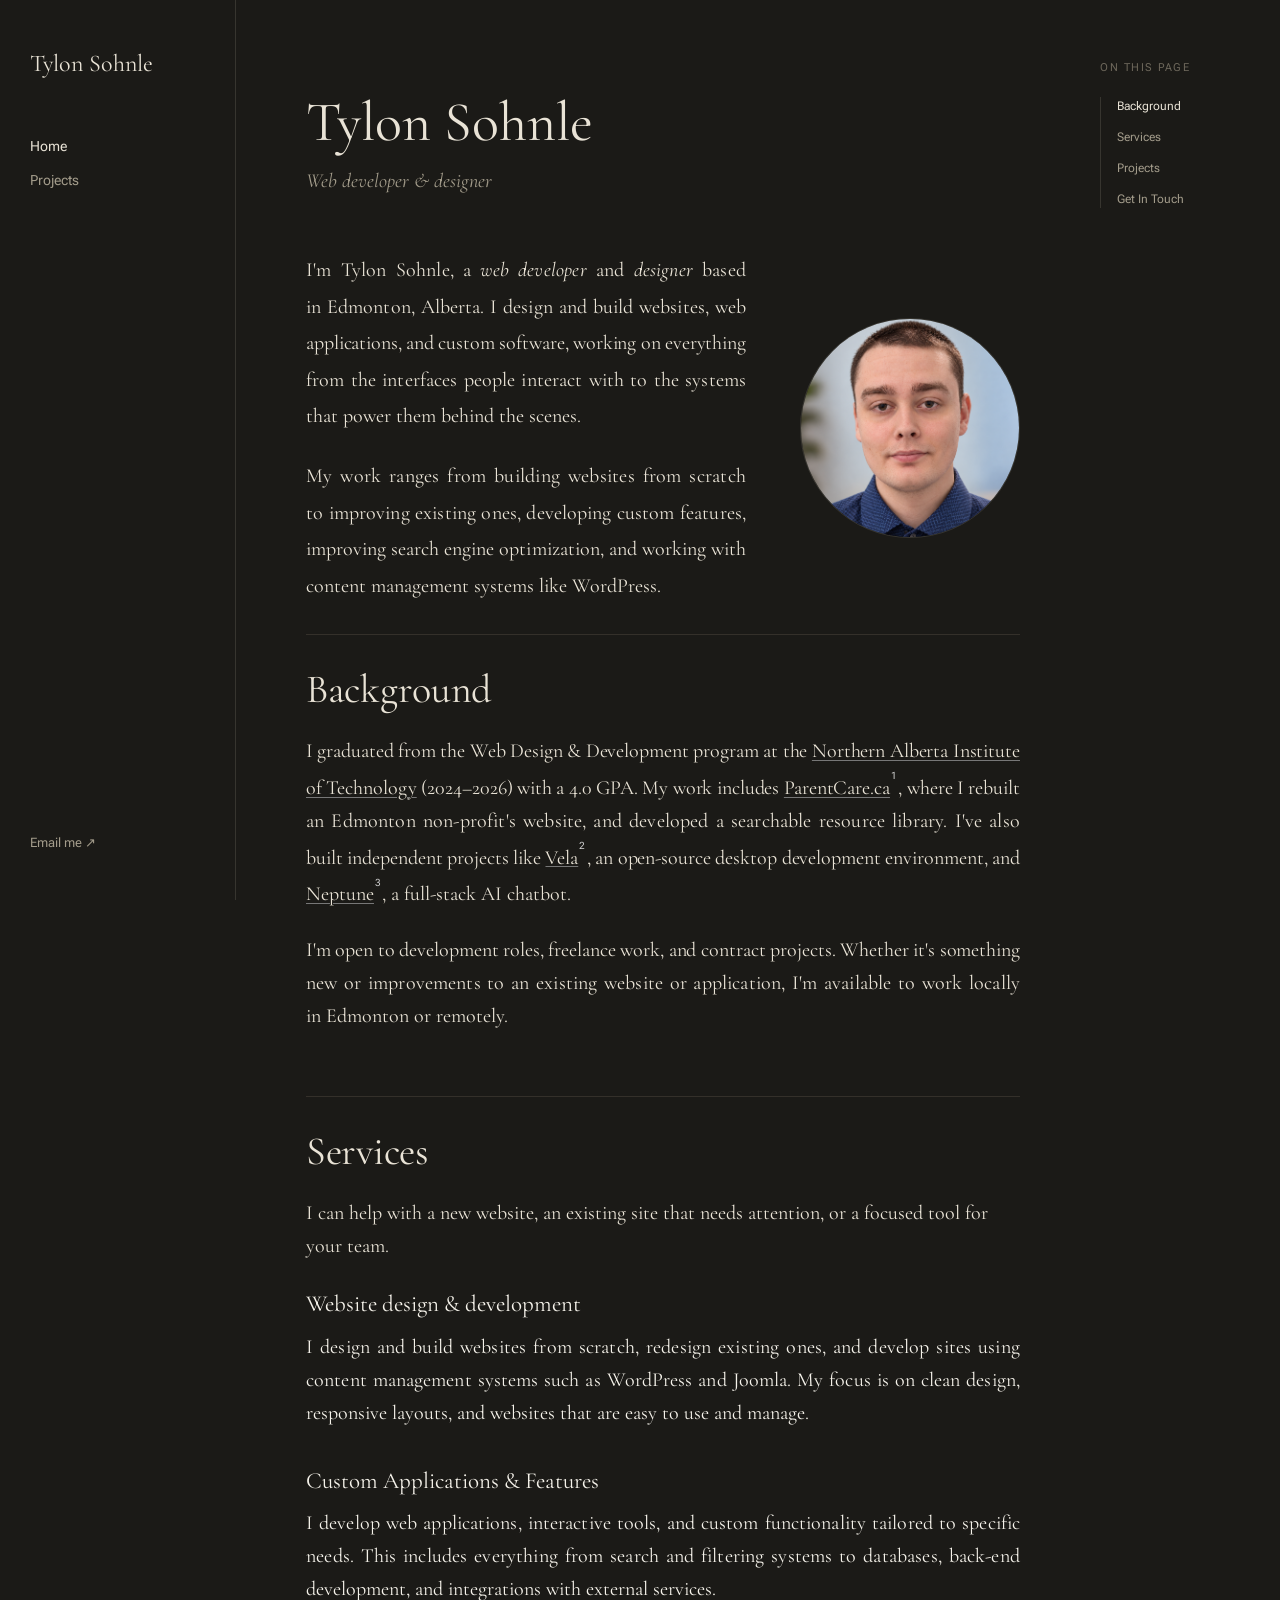
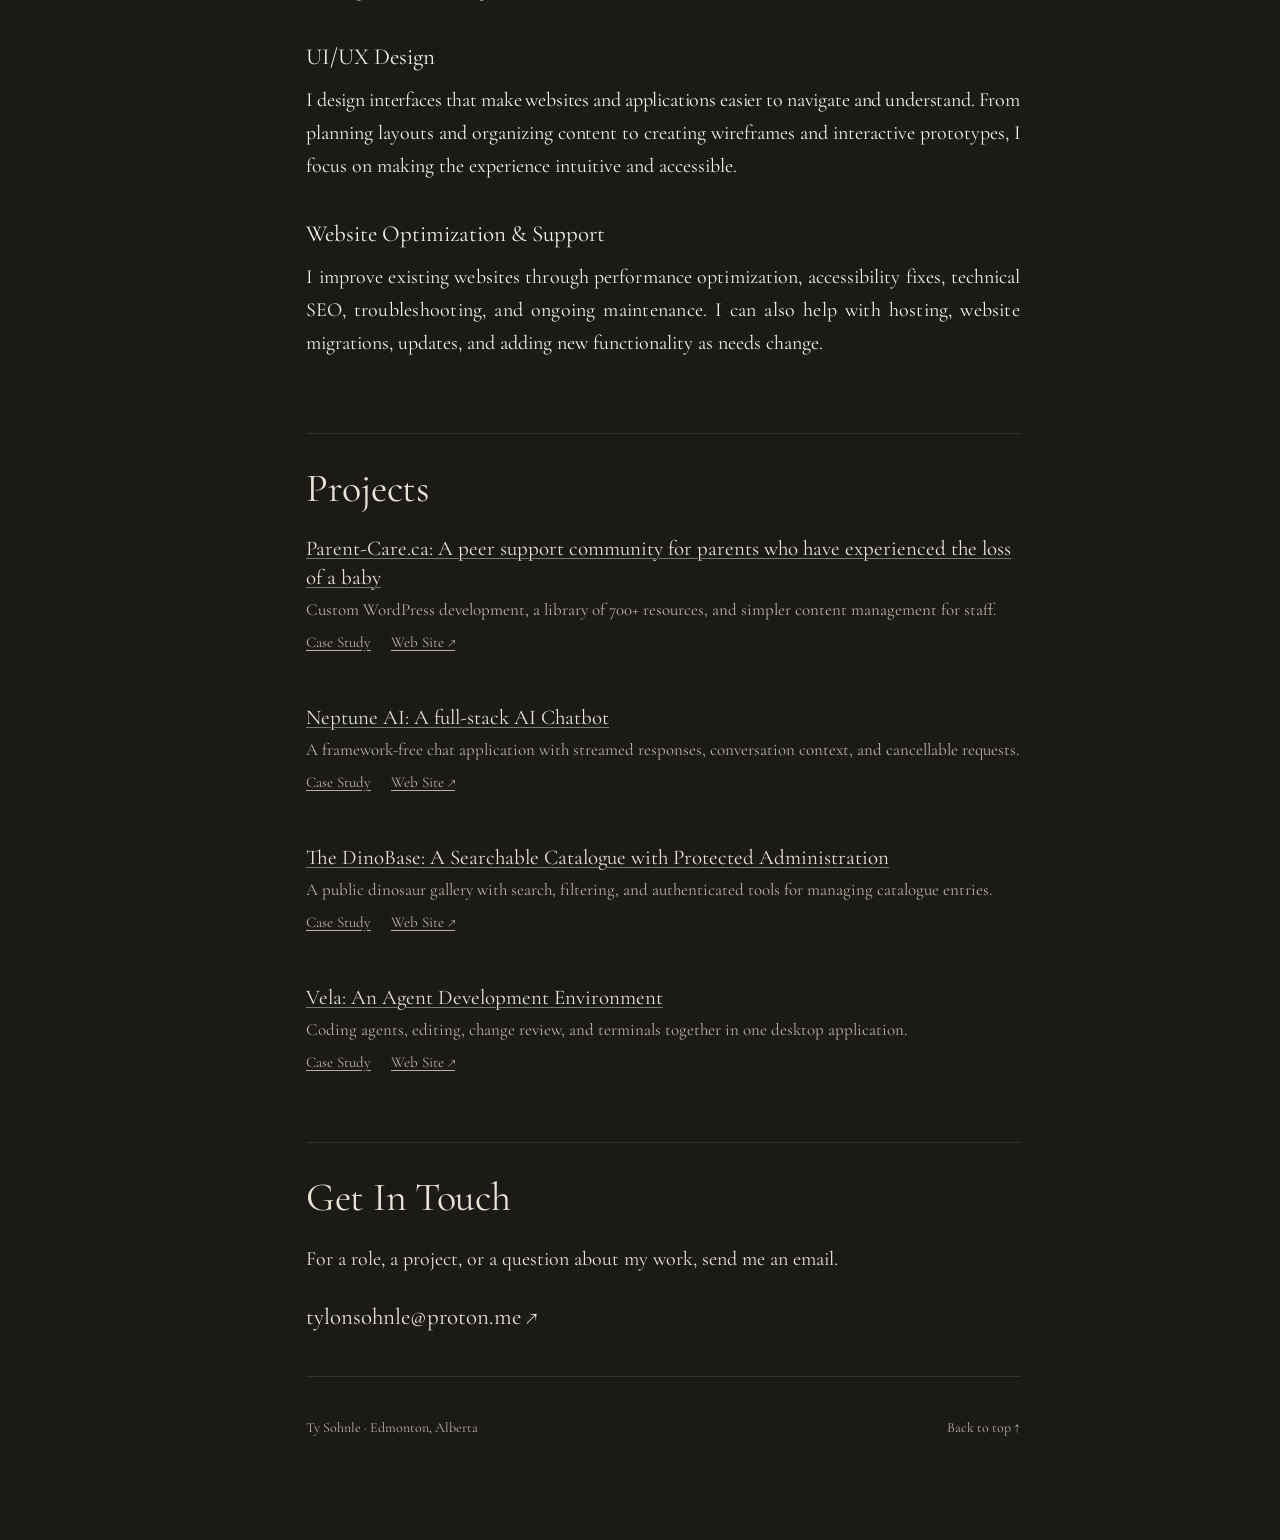
==== index.html @ f3eb32a9 "initial portfolio commit" ====
<!doctype html>
<html lang="en-CA">

<head>
  <meta charset="utf-8">
  <meta name="viewport" content="width=device-width,initial-scale=1">
  <meta name="description"
    content="Tylon Sohnle is a full-stack web developer and designer in Edmonton, Alberta, building websites, web applications, and custom software.">
  <link rel="canonical" href="https://tylonsohnle.com/">
  <title>Tylon Sohnle | Web Developer & Designer</title>
  <link rel="stylesheet" href="css/home.css?v=home12">
  <script src="js/justice.js" defer></script>
  <script src="js/justify.js" defer></script>
  <script src="js/toc.js" defer></script>
</head>

<body class="v-footnote v-footnote-panels">
  <a class="skip" href="#content">Skip to content</a>

  <aside class="sidebar">
    <a class="site-name" href="#content">Tylon Sohnle</a>
    <nav aria-label="Primary navigation">
      <a href="#content" aria-current="page">Home</a>
      <a href="projects.html">Projects</a>
    </nav>
    <a class="sidebar-contact" href="mailto:tysohnle@proton.me">Email me ↗</a>
  </aside>
  <main id="content">
    <header class="hero">
      <h1 class="serif">Tylon Sohnle</h1>
      <p class="role">Web developer &amp; designer</p>
    </header>
    <div class="intro-grid">
      <div class="body">
        <p>I'm Tylon Sohnle, a <span class="em">web developer</span> and <span class="em">designer</span>
          based in Edmonton, Alberta. I design and build websites, web applications, and custom software, working on
          everything from the interfaces people interact with to the systems that power them behind the scenes.</p>
        <p>My work ranges from building websites from scratch to improving existing ones, developing custom features,
          improving search engine optimization, and working with content management systems like WordPress.</p>
      </div>
      <figure class="intro-figure"><img src="img/ty-portrait-2026.png" alt="Tylon Sohnle" width="1254" height="1254" fetchpriority="high">
      </figure>
    </div>
    <div class="v-footnote-reference">
      <section id="background">
        <h2>Background</h2>
        <div class="section-body">
          <p>I graduated from the Web Design &amp; Development program at the <a href="https://www.nait.ca/nait/home"
              target="_blank" rel="noopener">Northern Alberta Institute of Technology</a> (2024–2026) with a 4.0 GPA. My
            work includes <a href="https://parent-care.ca/">ParentCare.ca</a><sup class="fn"><a href="#n1">1</a></sup>,
            where I rebuilt an Edmonton non-profit's website, and developed a searchable resource library. I've also
            built independent projects like <a
              href="https://github.com/Tsohnle95/Vela">Vela</a><sup class="fn"><a href="#n4">2</a></sup>, an
            open-source desktop development environment, and <a
              href="https://github.com/Tsohnle95/Neptune-AI-Chatbot">Neptune</a><sup class="fn"><a href="#n2">3</a></sup>,
            a full-stack AI chatbot.</p>
          <p>I'm open to development roles, freelance work, and contract projects. Whether it's something new or
            improvements to an existing website or application, I'm available to work locally in Edmonton or remotely.
          </p>
        </div>
      </section>
      <section id="services">
        <h2>Services</h2>
        <div class="section-body">
          <p>I can help with a new website, an existing site that needs attention, or a focused tool for your team.</p>
          <div class="service-line">
            <b>Website design &amp; development</b><span>I design and build websites from scratch, redesign existing ones, and develop sites using content management systems such as WordPress and Joomla. My focus is on clean design, responsive layouts, and websites that are easy to use and manage.</span>
          </div>
          <div class="service-line">
            <b>Custom Applications &amp; Features</b><span>I develop web applications, interactive tools, and custom functionality tailored to specific needs. This includes everything from search and filtering systems to databases, back-end development, and integrations with external services.</span>
          </div>
          <div class="service-line">
            <b>UI/UX Design</b><span>I design interfaces that make websites and applications easier to navigate and understand. From planning layouts and organizing content to creating wireframes and interactive prototypes, I focus on making the experience intuitive and accessible.</span>
          </div>
          <div class="service-line">
            <b>Website Optimization &amp; Support</b><span>I improve existing websites through performance optimization, accessibility fixes, technical SEO, troubleshooting, and ongoing maintenance. I can also help with hosting, website migrations, updates, and adding new functionality as needs change.</span>
          </div>
        </div>
      </section>
      <section id="projects">
        <h2>Projects</h2>
        <div class="section-body">
          <article class="project" id="n1">
            <h3><a href="project-studies-ember/parentcare.html">Parent-Care.ca: A peer support community for parents who have
                experienced the loss of a baby</a></h3>
            <p>Custom WordPress development, a library of 700+ resources, and simpler content management for staff.</p>
            <p class="links"><a href="project-studies-ember/parentcare.html">Case Study</a><a href="https://parent-care.ca/"
                target="_blank" rel="noopener">Web Site ↗</a></p>
          </article>
          <article class="project" id="n2">
            <h3><a href="project-studies-ember/neptune.html">Neptune AI: A full-stack AI Chatbot</a></h3>
            <p>A framework-free chat application with streamed responses, conversation context, and cancellable
              requests.</p>
            <p class="links"><a href="project-studies-ember/neptune.html">Case Study</a><a
                href="https://tsohnle95.github.io/Neptune-AI-Chatbot/" target="_blank" rel="noopener">Web Site ↗</a></p>
          </article>
          <article class="project" id="n3">
            <h3><a href="project-studies-ember/dinobase.html">The DinoBase: A Searchable Catalogue with Protected
                Administration</a></h3>
            <p>A public dinosaur gallery with search, filtering, and authenticated tools for managing catalogue entries.
            </p>
            <p class="links"><a href="project-studies-ember/dinobase.html">Case Study</a><a
                href="https://github.com/Tsohnle95/The-DinoBase" target="_blank" rel="noopener">Web Site ↗</a></p>
          </article>
          <article class="project" id="n4">
            <h3><a href="project-studies-ember/vela.html">Vela: An Agent Development Environment</a></h3>
            <p>Coding agents, editing, change review, and terminals together in one desktop application.</p>
            <p class="links"><a href="project-studies-ember/vela.html">Case Study</a><a
                href="https://github.com/Tsohnle95/Vela" target="_blank" rel="noopener">Web Site ↗</a></p>
          </article>
        </div>
      </section>
      <section id="contact">
        <h2>Get In Touch</h2>
        <div class="section-body">
          <p>For a role, a project, or a question about my work, send me an email.</p><a class="mail"
            href="mailto:tysohnle@proton.me">tylonsohnle@proton.me ↗</a>
        </div>
      </section>
      <footer class="site-footer">
        <span>Ty Sohnle · Edmonton, Alberta</span>
        <a href="#content">Back to top ↑</a>
      </footer>
    </div>
  </main>
  <aside class="toc">
    <span>On this page</span>
    <nav aria-label="On this page">
      <a href="#background">Background</a>
      <a href="#services">Services</a>
      <a href="#projects">Projects</a>
      <a href="#contact">Get In Touch</a>
    </nav>
  </aside>
</body>

</html>
---- css/home.css ----
@font-face {
  font-family: Flex;
  src: url("../img/fonts/roboto-flex.ttf") format("truetype");
  font-weight: 100 1000;
  font-style: normal;
  font-display: swap;
}

:root {
  --bg: #1b1a17;
  --bg2: #201f1b;
  --fg: #e9e3d6;
  --muted: #a39c8b;
  --faint: #6d675b;
  --line: #37352f;
  --rule: #292723;
  --brass: #cfcfcf;
  --brass-dim: #777777;
  --rubric: #b06a4e;
  --ink: #131210;
  --serif: Georgia, "Iowan Old Style", "Times New Roman", serif;
  --sans: Flex, Arial, sans-serif;
  --mono: ui-monospace, SFMono-Regular, Menlo, Consolas, monospace;
}

* { box-sizing: border-box; }

html { scroll-behavior: smooth; scroll-padding-top: 48px; }

body {
  margin: 0;
  background: var(--bg);
  color: var(--fg);
  font: 17px/1.7 var(--sans);
  -webkit-font-smoothing: antialiased;
  text-rendering: optimizeLegibility;
}

a { color: inherit; text-decoration: none; }
a:hover { color: var(--brass); }
p { margin: 0 0 1.2em; }
h1, h2, h3 { margin: 0; font-weight: 400; line-height: 1.15; }
.serif { font-family: var(--serif); }
.mono { font-family: var(--mono); }
.em { color: var(--fg); font-style: italic; }

.meta {
  font-family: var(--sans);
  font-size: 10px;
  font-weight: 500;
  letter-spacing: .2em;
  text-transform: uppercase;
  color: var(--muted);
}

.role { font-family: var(--serif); font-style: italic; color: var(--muted); }

.links {
  display: flex;
  flex-wrap: wrap;
  gap: 20px;
  font-family: var(--sans);
  font-size: 11px;
  letter-spacing: .14em;
  text-transform: uppercase;
}
.links a { border-bottom: 1px solid var(--line); padding-bottom: 2px; }
.links a:hover { border-color: var(--brass); }

.skip {
  position: fixed;
  top: -60px;
  left: 16px;
  z-index: 50;
  background: var(--brass);
  color: var(--ink);
  padding: 8px 14px;
}
.skip:focus { top: 12px; }

/* Justice — per-line justified text (rendered by js/justify.js) */
just-line { display: block; }
just-inner { display: inline-block; white-space: nowrap; }
[data-justified] { text-align: left; }

@media (prefers-reduced-motion: reduce) { html { scroll-behavior: auto; } }

/* ==========================================================================
   01 — Monograph
   Numbered chapters in the left margin, drop cap, critical-apparatus feel.
   ========================================================================== */
.v-monograph .masthead {
  display: flex;
  justify-content: space-between;
  align-items: baseline;
  gap: 20px;
  padding: 22px clamp(24px, 6vw, 90px);
  border-bottom: 1px solid var(--line);
}
.v-monograph .masthead b { font-family: var(--serif); font-size: 17px; font-weight: 400; }
.v-monograph .masthead .role { font-size: 15px; }
.v-monograph main { max-width: 960px; padding: 66px clamp(24px, 6vw, 90px) 90px; }
.v-monograph .title-block { max-width: 640px; padding-bottom: 54px; }
.v-monograph .title-block h1 {
  font-family: var(--serif);
  font-size: clamp(42px, 5vw, 66px);
  letter-spacing: -.01em;
  margin: 16px 0 12px;
}
.v-monograph .title-block .role { font-size: 22px; }
.v-monograph .chapter {
  display: grid;
  grid-template-columns: 92px minmax(0, 1fr);
  gap: 36px;
  padding: 52px 0;
  border-top: 1px solid var(--rule);
}
.v-monograph .chapter::before {
  content: attr(data-num);
  font-family: var(--serif);
  font-style: italic;
  font-size: 22px;
  color: var(--faint);
  padding-top: 2px;
}
.v-monograph .chapter-body { max-width: 640px; }
.v-monograph .chapter h2 {
  font-family: var(--serif);
  font-size: 25px;
  font-variant: small-caps;
  letter-spacing: .03em;
  margin: 0 0 22px;
}
.v-monograph .chapter-body p { font-family: var(--serif); font-size: 20px; line-height: 1.75; }
.v-monograph .entry { max-width: 660px; padding: 22px 0; border-top: 1px solid var(--rule); }
.v-monograph .entry:first-of-type { border-top: 0; padding-top: 0; }
.v-monograph .entry h3 { font-family: var(--serif); font-size: 22px; line-height: 1.35; margin: 0 0 8px; }
.v-monograph .entry p { font-family: var(--serif); font-size: 18px; color: var(--muted); margin: 0 0 12px; }
.v-monograph .services .row {
  display: grid;
  grid-template-columns: 205px 1fr;
  gap: 24px;
  padding: 18px 0;
  border-top: 1px solid var(--rule);
  font-family: var(--serif);
  font-size: 17px;
}
.v-monograph .services .row b { font-weight: 400; font-variant: small-caps; letter-spacing: .03em; }
.v-monograph .services .row span { color: var(--muted); }
.v-monograph footer { max-width: 640px; padding-top: 52px; border-top: 1px solid var(--rule); }
.v-monograph footer h2 { font-family: var(--serif); font-size: 25px; font-variant: small-caps; margin: 12px 0 16px; }
.v-monograph footer .mail { font-family: var(--serif); font-size: 20px; color: var(--brass); border-bottom: 1px solid var(--brass-dim); padding-bottom: 3px; }

/* ==========================================================================
   02 — Journal
   Masthead, numbered sections, APA-style hanging reference list.
   ========================================================================== */
.v-journal main { max-width: 900px; padding: 60px clamp(24px, 6vw, 90px) 100px; counter-reset: jsec; }
.v-journal .jhead { border-bottom: 2px solid var(--fg); padding-bottom: 20px; }
.v-journal .jhead h1 { font-family: var(--serif); font-size: clamp(38px, 4.6vw, 58px); margin: 14px 0 8px; }
.v-journal .jhead .role { font-size: 20px; }
.v-journal .jsub {
  display: flex;
  justify-content: space-between;
  gap: 16px;
  border-bottom: 1px solid var(--line);
  padding: 11px 0;
  font-family: var(--mono);
  font-size: 11px;
  letter-spacing: .08em;
  text-transform: uppercase;
  color: var(--muted);
}
.v-journal .lead { padding: 34px 0 6px; }
.v-journal .lead p { font-family: var(--serif); font-size: 20px; line-height: 1.78; max-width: 700px; }
.v-journal section { padding: 40px 0; border-top: 1px solid var(--rule); counter-increment: jsec; }
.v-journal section h2 {
  font-family: var(--serif);
  font-size: 24px;
  font-variant: small-caps;
  letter-spacing: .03em;
  margin: 0 0 22px;
}
.v-journal section h2::before {
  content: counter(jsec) ".  ";
  font-family: var(--mono);
  font-size: .68em;
  color: var(--brass);
  vertical-align: 2px;
  letter-spacing: .04em;
  font-variant: normal;
}
.v-journal .ref { max-width: 720px; margin: 0 0 22px; padding-left: 2.4em; text-indent: -2.4em; font-family: var(--serif); font-size: 18px; line-height: 1.7; }
.v-journal .ref h3 { font-size: 19px; font-weight: 400; line-height: 1.45; margin: 0; }
.v-journal .ref .note { display: block; color: var(--muted); }
.v-journal .ref .links { margin-top: 10px; text-indent: 0; }
.v-journal .service-line { display: grid; grid-template-columns: 210px 1fr; gap: 24px; padding: 16px 0; border-top: 1px solid var(--rule); font-family: var(--serif); font-size: 17px; }
.v-journal .service-line b { font-weight: 400; font-variant: small-caps; }
.v-journal .service-line span { color: var(--muted); }
.v-journal footer { padding: 44px 0 0; border-top: 1px solid var(--line); }
.v-journal footer h2 { font-family: var(--serif); font-size: 24px; font-variant: small-caps; margin: 10px 0 14px; }
.v-journal footer .mail { font-family: var(--serif); font-size: 20px; color: var(--brass); }

/* ==========================================================================
   03 — Marginalia
   Narrow text column with a wide right margin carrying glosses and links.
   ========================================================================== */
.v-marginalia main { max-width: 1060px; padding: 74px clamp(24px, 5vw, 70px) 100px; }
.v-marginalia .hero { max-width: 640px; padding-bottom: 34px; }
.v-marginalia .hero h1 { font-family: var(--serif); font-size: clamp(36px, 4.2vw, 54px); margin: 14px 0 10px; }
.v-marginalia .hero .role { font-size: 20px; margin-bottom: 24px; }
.v-marginalia .hero p { font-family: var(--serif); font-size: 20px; line-height: 1.78; }
.v-marginalia .spread {
  display: grid;
  grid-template-columns: minmax(0, 1fr) 240px;
  gap: 56px;
  padding: 44px 0;
  border-top: 1px solid var(--rule);
}
.v-marginalia .main-col { max-width: 600px; }
.v-marginalia .main-col h2 { font-family: var(--serif); font-size: 25px; font-variant: small-caps; letter-spacing: .03em; margin: 0 0 18px; }
.v-marginalia .main-col h3 { font-family: var(--serif); font-size: 21px; line-height: 1.4; margin: 0 0 8px; }
.v-marginalia .main-col p { font-family: var(--serif); font-size: 18px; line-height: 1.75; color: var(--muted); }
.v-marginalia .margin-col { padding-top: 4px; }
.v-marginalia .margin-col .label {
  display: block;
  font-family: var(--mono);
  font-size: 10px;
  letter-spacing: .16em;
  text-transform: uppercase;
  color: var(--faint);
  margin-bottom: 12px;
}
.v-marginalia .margin-col a {
  display: block;
  font-family: var(--sans);
  font-size: 11px;
  letter-spacing: .1em;
  text-transform: uppercase;
  border-bottom: 1px solid var(--line);
  padding: 7px 0;
}
.v-marginalia .margin-col a:hover { border-color: var(--brass); }

/* ==========================================================================
   04 — Index
   A back-of-book index: terms with leader dots and folio marks.
   ========================================================================== */
.v-index main { max-width: 880px; padding: 74px clamp(24px, 6vw, 90px) 100px; }
.v-index h1 { font-family: var(--serif); font-size: clamp(38px, 4.6vw, 58px); margin: 0 0 6px; }
.v-index .sub { font-family: var(--serif); font-style: italic; color: var(--muted); font-size: 21px; padding-bottom: 32px; border-bottom: 2px solid var(--fg); }
.v-index .index { margin: 26px 0 46px; }
.v-index .row { display: flex; align-items: baseline; gap: 12px; padding: 12px 0; border-bottom: 1px solid var(--rule); }
.v-index .row .term { font-family: var(--serif); font-size: 20px; white-space: nowrap; }
.v-index .row .leader { flex: 1; border-bottom: 1px dotted var(--faint); transform: translateY(-5px); }
.v-index .row .fig { font-family: var(--mono); font-size: 12px; letter-spacing: .06em; color: var(--muted); }
.v-index .row.sub .term { font-family: var(--sans); font-size: 14px; padding-left: 26px; color: var(--muted); letter-spacing: .02em; }
.v-index .row.sub .fig { font-size: 11px; }
.v-index .row:hover .term { color: var(--brass); }
.v-index section { padding: 44px 0; border-top: 1px solid var(--line); }
.v-index section h2 { font-family: var(--serif); font-size: 25px; font-variant: small-caps; letter-spacing: .03em; margin: 0 0 22px; }
.v-index .entry { max-width: 680px; padding: 20px 0; border-top: 1px solid var(--rule); }
.v-index .entry h3 { font-family: var(--serif); font-size: 21px; line-height: 1.4; margin: 0 0 7px; }
.v-index .entry p { font-family: var(--serif); font-size: 18px; color: var(--muted); margin: 0 0 11px; }
.v-index .service-line { display: grid; grid-template-columns: 210px 1fr; gap: 24px; padding: 16px 0; border-top: 1px solid var(--rule); font-family: var(--serif); font-size: 17px; }
.v-index .service-line b { font-weight: 400; font-variant: small-caps; }
.v-index .service-line span { color: var(--muted); }
.v-index footer { padding: 48px 0 0; border-top: 1px solid var(--line); }
.v-index footer h2 { font-family: var(--serif); font-size: 25px; font-variant: small-caps; }
.v-index footer .mail { font-family: var(--serif); font-size: 20px; color: var(--brass); }

/* ==========================================================================
   05 — Broadside
   Editorial masthead, oversized display type, double rules, two-column work.
   ========================================================================== */
.v-broadside .masthead { padding: 34px clamp(24px, 6vw, 90px) 24px; border-bottom: 3px double var(--fg); }
.v-broadside .kicker { font-size: 11px; letter-spacing: .34em; text-transform: uppercase; color: var(--brass); }
.v-broadside h1 { font-family: var(--serif); font-size: clamp(54px, 10vw, 128px); line-height: .92; letter-spacing: -.02em; margin: 18px 0 10px; }
.v-broadside .role { font-size: clamp(20px, 2vw, 26px); }
.v-broadside main { max-width: 1120px; padding: 48px clamp(24px, 6vw, 90px) 100px; }
.v-broadside .lead { display: grid; grid-template-columns: repeat(2, 1fr); gap: 44px; font-family: var(--serif); font-size: 19px; line-height: 1.78; padding-bottom: 44px; border-bottom: 1px solid var(--line); }
.v-broadside section { padding: 46px 0; border-bottom: 1px solid var(--line); }
.v-broadside h2 { font-family: var(--sans); font-size: 12px; letter-spacing: .28em; text-transform: uppercase; color: var(--brass); margin: 0 0 26px; }
.v-broadside .work-grid { display: grid; grid-template-columns: 1fr 1fr; gap: 38px 56px; }
.v-broadside .entry h3 { font-family: var(--serif); font-size: 24px; line-height: 1.3; margin: 0 0 8px; }
.v-broadside .entry p { font-family: var(--serif); font-size: 18px; color: var(--muted); margin: 0 0 12px; }
.v-broadside .service-line { display: grid; grid-template-columns: 190px 1fr; gap: 30px; padding: 16px 0; border-top: 1px solid var(--rule); font-family: var(--serif); font-size: 17px; }
.v-broadside .service-line b { font-weight: 400; font-variant: small-caps; }
.v-broadside .service-line span { color: var(--muted); }
.v-broadside footer { padding: 52px 0 0; }
.v-broadside footer h2 { font-family: var(--serif); font-size: clamp(30px, 4vw, 52px); color: var(--fg); letter-spacing: normal; text-transform: none; margin: 12px 0 16px; }
.v-broadside footer .mail { font-family: var(--serif); font-size: 24px; color: var(--brass); }

/* ==========================================================================
   06 — Thesis
   Formal title page, numbered contents, indented paragraphs.
   ========================================================================== */
.v-thesis main { max-width: 840px; padding: 80px clamp(24px, 6vw, 90px) 100px; }
.v-thesis .titlepage { border-top: 3px solid var(--fg); border-bottom: 3px solid var(--fg); padding: 46px 0; }
.v-thesis .titlepage h1 { font-family: var(--serif); font-size: clamp(40px, 5vw, 66px); margin: 16px 0 12px; }
.v-thesis .titlepage .sub { font-size: 22px; }
.v-thesis .contents { margin: 40px 0 8px; }
.v-thesis .contents .label { display: block; margin-bottom: 12px; }
.v-thesis .contents a { display: flex; justify-content: space-between; gap: 20px; padding: 11px 0; border-bottom: 1px solid var(--rule); font-family: var(--serif); font-size: 18px; }
.v-thesis .contents a span:last-child { font-family: var(--mono); font-size: 12px; color: var(--muted); }
.v-thesis .contents a:hover { color: var(--brass); }
.v-thesis .lead { padding: 44px 0 8px; }
.v-thesis .lead p { font-family: var(--serif); font-size: 19px; line-height: 1.82; }
.v-thesis section { padding: 46px 0; border-top: 1px solid var(--line); }
.v-thesis section h2 { font-family: var(--serif); font-size: 24px; font-variant: small-caps; letter-spacing: .03em; margin: 0 0 20px; }
.v-thesis section h2::before { content: attr(data-num) ".  "; font-family: var(--mono); font-size: .68em; color: var(--brass); vertical-align: 2px; font-variant: normal; }
.v-thesis p { font-family: var(--serif); font-size: 19px; line-height: 1.82; }
.v-thesis .indent p { text-indent: 2.2em; }
.v-thesis .indent p:first-of-type { text-indent: 0; }
.v-thesis .entry { max-width: 680px; padding: 20px 0; border-top: 1px solid var(--rule); }
.v-thesis .entry h3 { font-family: var(--serif); font-size: 21px; line-height: 1.4; margin: 0 0 7px; }
.v-thesis .entry p { font-size: 18px; color: var(--muted); margin: 0 0 11px; }
.v-thesis .service-line { display: grid; grid-template-columns: 205px 1fr; gap: 24px; padding: 16px 0; border-top: 1px solid var(--rule); }
.v-thesis .service-line b { font-weight: 400; font-variant: small-caps; }
.v-thesis .service-line span { color: var(--muted); }
.v-thesis footer { padding: 46px 0 0; border-top: 1px solid var(--line); }
.v-thesis footer h2 { font-family: var(--serif); font-size: 24px; font-variant: small-caps; }
.v-thesis footer .mail { font-family: var(--serif); font-size: 20px; color: var(--brass); }

/* ==========================================================================
   07 — Footnote
   Reading column with an endnote apparatus carrying the work references.
   ========================================================================== */
.v-footnote main { max-width: 960px; padding: 78px clamp(24px, 6vw, 70px) 100px; }
.v-footnote .intro-grid {
  display: grid;
  grid-template-columns: minmax(0, 1fr) 220px;
  gap: 54px;
  align-items: start;
}
.v-footnote .intro-text { min-width: 0; }
.v-footnote .intro-figure {
  width: 220px;
  aspect-ratio: 1;
  margin: 10px 0 0;
  border-radius: 50%;
  overflow: hidden;
  border: 1px solid var(--line);
}
.v-footnote .intro-figure img {
  display: block;
  width: 100%;
  height: 100%;
  object-fit: cover;
  transform: translateY(7%) scale(1.38);
}
@media (max-width: 775px) {
  .v-footnote .intro-grid { grid-template-columns: 1fr; gap: 26px; }
  .v-footnote .intro-figure { width: 170px; margin: 0; }
}
.v-footnote .hero h1 { font-family: var(--serif); font-size: clamp(38px, 4.6vw, 56px); margin: 12px 0 10px; }
.v-footnote .hero .role { font-size: 20px; }
.v-footnote .body { padding: 30px 0 6px; border-bottom: 1px solid var(--line); }
.v-footnote .body p { font-family: var(--serif); font-size: 20px; line-height: 1.82; }
.v-footnote section { padding: 40px 0; border-top: 1px solid var(--rule); }
.v-footnote section h2 { font-family: var(--serif); font-size: 24px; font-variant: small-caps; letter-spacing: .03em; margin: 0 0 20px; }
.v-footnote .service-line { display: grid; grid-template-columns: 205px 1fr; gap: 24px; padding: 16px 0; border-top: 1px solid var(--rule); font-family: var(--serif); font-size: 17px; }
.v-footnote .service-line b { font-weight: 400; font-variant: small-caps; }
.v-footnote .service-line span { color: var(--muted); }
.v-footnote sup.fn a { font-family: var(--sans); font-size: 10px; color: var(--brass); vertical-align: super; letter-spacing: .04em; padding: 0 1px; }
.v-footnote .notes { margin-top: 60px; padding-top: 20px; border-top: 1px solid var(--line); }
.v-footnote .notes .label { display: block; margin-bottom: 14px; }
.v-footnote .note { display: grid; grid-template-columns: 26px minmax(0, 1fr); gap: 12px; padding: 13px 0; border-top: 1px solid var(--rule); }
.v-footnote .note .n { font-family: var(--sans); font-size: 10px; color: var(--brass); padding-top: 4px; }
.v-footnote .note h3 { font-family: var(--serif); font-size: 18px; line-height: 1.4; margin: 0 0 5px; }
.v-footnote .note p { font-family: var(--serif); font-size: 16px; color: var(--muted); margin: 0 0 9px; }
.v-footnote .note .links a { font-size: 10px; }
.v-footnote footer { padding: 46px 0 0; border-top: 1px solid var(--line); }
.v-footnote footer h2 { font-family: var(--serif); font-size: 24px; font-variant: small-caps; }
.v-footnote footer .mail { font-family: var(--serif); font-size: 20px; color: var(--brass); }

/* ==========================================================================
   08 — Register
   Institutional ledger: ruled rows, tabular figures, mono running marks.
   ========================================================================== */
.v-register .head {
  display: flex;
  justify-content: space-between;
  gap: 16px;
  padding: 20px clamp(24px, 6vw, 80px);
  border-bottom: 1px solid var(--line);
  font-family: var(--mono);
  font-size: 11px;
  letter-spacing: .1em;
  text-transform: uppercase;
  color: var(--muted);
}
.v-register main { max-width: 1000px; padding: 58px clamp(24px, 6vw, 80px) 100px; }
.v-register .reg-head h1 { font-family: var(--serif); font-size: clamp(36px, 4.2vw, 54px); }
.v-register .reg-head .role { font-size: 20px; margin-top: 4px; }
.v-register .lead { max-width: 700px; padding: 30px 0 8px; font-family: var(--serif); font-size: 20px; line-height: 1.78; }
.v-register section { padding: 42px 0; border-top: 1px solid var(--line); }
.v-register section h2 { font-family: var(--sans); font-size: 11px; letter-spacing: .26em; text-transform: uppercase; color: var(--brass); margin: 0 0 24px; }
.v-register .row { padding: 20px 0; border-top: 1px solid var(--rule); }
.v-register .r-top { display: flex; justify-content: space-between; align-items: baseline; gap: 20px; }
.v-register .r-top h3 { font-family: var(--serif); font-size: 22px; line-height: 1.35; }
.v-register .r-index { font-family: var(--mono); font-size: 12px; color: var(--faint); font-variant-numeric: tabular-nums; }
.v-register .row p { font-family: var(--serif); font-size: 18px; color: var(--muted); margin: 8px 0 12px; max-width: 680px; }
.v-register table.services { width: 100%; border-collapse: collapse; table-layout: fixed; }
.v-register table.services td { border-top: 1px solid var(--rule); padding: 16px 0; vertical-align: top; font-family: var(--serif); font-size: 17px; line-height: 1.7; }
.v-register table.services td:first-child { width: 210px; font-variant: small-caps; letter-spacing: .03em; padding-right: 26px; }
.v-register table.services td:last-child { color: var(--muted); }
.v-register footer { padding: 46px 0 0; border-top: 1px solid var(--line); }
.v-register footer h2 { font-family: var(--sans); font-size: 11px; letter-spacing: .26em; text-transform: uppercase; color: var(--brass); margin-bottom: 14px; }
.v-register footer .mail { font-family: var(--serif); font-size: 20px; color: var(--brass); }

/* ==========================================================================
   09 — Reader
   Quiet longform: no chrome, one column, generous space, minimal rules.
   ========================================================================== */
.v-reader main { max-width: 640px; padding: 120px max(24px, 9vw) 140px; }
.v-reader h1 { font-family: var(--serif); font-size: clamp(34px, 4vw, 46px); margin: 0 0 8px; }
.v-reader .role { font-size: 19px; margin-bottom: 54px; }
.v-reader p { font-family: var(--serif); font-size: 20px; line-height: 1.88; }
.v-reader section { margin-top: 66px; }
.v-reader h2 { font-family: var(--serif); font-size: 21px; font-variant: small-caps; letter-spacing: .04em; margin: 0 0 20px; }
.v-reader .work { padding: 22px 0; border-top: 1px solid var(--rule); }
.v-reader .work h3 { font-family: var(--serif); font-size: 20px; line-height: 1.45; margin: 0 0 6px; }
.v-reader .work p { font-size: 18px; line-height: 1.75; color: var(--muted); margin: 0 0 8px; }
.v-reader .links { font-size: 12px; gap: 18px; }
.v-reader .service-line { padding: 16px 0; border-top: 1px solid var(--rule); }
.v-reader .service-line b { font-family: var(--serif); font-size: 18px; font-weight: 400; font-variant: small-caps; }
.v-reader .service-line span { display: block; font-family: var(--serif); font-size: 17px; color: var(--muted); margin-top: 4px; }
.v-reader footer { margin-top: 80px; padding-top: 28px; border-top: 1px solid var(--line); }
.v-reader footer h2 { font-family: var(--serif); font-size: 21px; font-variant: small-caps; }
.v-reader footer .mail { font-family: var(--serif); font-size: 20px; color: var(--brass); }

/* ==========================================================================
   10 — Spine
   Vertical identity spine on the left, content sheet, right-hand contents.
   ========================================================================== */
.v-spine .spine {
  position: fixed;
  inset: 0 auto 0 0;
  width: 86px;
  border-right: 1px solid var(--line);
  display: flex;
  flex-direction: column;
  align-items: center;
  justify-content: space-between;
  padding: 30px 0;
  background: var(--bg2);
  z-index: 5;
}
.v-spine .spine .name {
  writing-mode: vertical-rl;
  transform: rotate(180deg);
  font-family: var(--serif);
  font-size: 19px;
  letter-spacing: .06em;
  color: var(--fg);
}
.v-spine .spine .role {
  writing-mode: vertical-rl;
  transform: rotate(180deg);
  font-family: var(--sans);
  font-size: 10px;
  letter-spacing: .3em;
  text-transform: uppercase;
  color: var(--muted);
}
.v-spine main { margin-left: 86px; max-width: 880px; padding: 96px clamp(28px, 6vw, 90px) 120px; }
.v-spine .hero h1 { font-family: var(--serif); font-size: clamp(38px, 4.6vw, 58px); margin: 14px 0 12px; }
.v-spine .hero .role { font-size: 20px; margin-bottom: 26px; }
.v-spine .hero p { font-family: var(--serif); font-size: 20px; line-height: 1.78; max-width: 640px; }
.v-spine section { padding: 44px 0; border-top: 1px solid var(--line); }
.v-spine section h2 { font-family: var(--serif); font-size: 25px; font-variant: small-caps; letter-spacing: .03em; margin: 0 0 22px; }
.v-spine .entry { max-width: 680px; padding: 20px 0; border-top: 1px solid var(--rule); }
.v-spine .entry h3 { font-family: var(--serif); font-size: 21px; line-height: 1.4; margin: 0 0 7px; }
.v-spine .entry p { font-family: var(--serif); font-size: 18px; color: var(--muted); margin: 0 0 11px; }
.v-spine .service-line { display: grid; grid-template-columns: 205px 1fr; gap: 24px; padding: 16px 0; border-top: 1px solid var(--rule); font-family: var(--serif); font-size: 17px; }
.v-spine .service-line b { font-weight: 400; font-variant: small-caps; }
.v-spine .service-line span { color: var(--muted); }
.v-spine footer { padding: 48px 0 0; border-top: 1px solid var(--line); }
.v-spine footer h2 { font-family: var(--serif); font-size: 25px; font-variant: small-caps; }
.v-spine footer .mail { font-family: var(--serif); font-size: 20px; color: var(--brass); }

/* Shared floating switcher */
.dock {
  position: fixed;
  right: 16px;
  bottom: 14px;
  z-index: 40;
  display: flex;
  gap: 15px;
  align-items: center;
  background: var(--bg2);
  border: 1px solid var(--line);
  padding: 7px 13px;
  font-family: var(--sans);
  font-size: 10px;
  letter-spacing: .14em;
  text-transform: uppercase;
  color: var(--muted);
}
.dock a { border: 0; }
.dock a:hover { color: var(--brass); }
.dock .up { color: var(--fg); }

/* ==========================================================================
   Gallery
   ========================================================================== */
.v-gallery main { max-width: 900px; padding: 80px clamp(24px, 6vw, 90px) 100px; }
.v-gallery h1 { font-family: var(--serif); font-size: clamp(40px, 5vw, 64px); margin: 12px 0 10px; }
.v-gallery .sub { font-family: var(--serif); font-style: italic; color: var(--muted); font-size: 21px; padding-bottom: 30px; border-bottom: 2px solid var(--fg); }
.v-gallery .lede { font-family: var(--serif); font-size: 19px; color: var(--muted); max-width: 640px; margin: 26px 0 6px; }
.v-gallery .item { display: grid; grid-template-columns: 54px minmax(0, 1fr); gap: 22px; padding: 26px 0; border-top: 1px solid var(--rule); }
.v-gallery .item .num { font-family: var(--mono); font-size: 12px; color: var(--brass); padding-top: 8px; }
.v-gallery .item h2 { font-family: var(--serif); font-size: 24px; margin: 0 0 6px; }
.v-gallery .item .kind { font-family: var(--sans); font-size: 10px; letter-spacing: .2em; text-transform: uppercase; color: var(--faint); margin: 0 0 8px; }
.v-gallery .item p { font-family: var(--serif); font-size: 17px; color: var(--muted); margin: 0 0 10px; max-width: 620px; }
.v-gallery .item:hover h2 { color: var(--brass); }

/* Responsive, kept light */
@media (max-width: 820px) {
  .v-monograph .chapter { grid-template-columns: 54px minmax(0, 1fr); gap: 20px; }
  .v-monograph .services .row,
  .v-journal .service-line,
  .v-index .service-line,
  .v-thesis .service-line,
  .v-footnote .service-line,
  .v-spine .service-line { grid-template-columns: 1fr; gap: 6px; }
  .v-marginalia .spread { grid-template-columns: 1fr; gap: 20px; }
  .v-broadside .lead { grid-template-columns: 1fr; gap: 0; }
  .v-broadside .work-grid { grid-template-columns: 1fr; }
  .v-register table.services td:first-child { width: 150px; }
}

/* ---- merged from academic-07-variants.css ---- */
/* ==========================================================================
   academic-07 variants
   .v-footnote-panels    — the reference's left sidebar + right "On this page"
                           panels, adapted to the dark academic theme.
   .v-footnote-reference — the reference's typography, sizes and spacing
                           (Cormorant Garamond) on a black ground with gold,
                           no side panels.
   ========================================================================== */

/* ---------- shared refined nav (all three variants) --------------------- */
.refined-nav {
  position: sticky;
  top: 0;
  z-index: 30;
  display: flex;
  flex-wrap: wrap;
  align-items: baseline;
  gap: 6px 24px;
  margin: 0 0 36px;
  padding: 13px 0;
  border-bottom: 1px solid var(--line);
  background: var(--bg);
  font-family: var(--sans);
  font-size: 11px;
  letter-spacing: .18em;
  text-transform: uppercase;
  color: var(--muted);
}
.refined-nav a:hover { color: var(--brass); }
.refined-nav a[aria-current] { color: var(--fg); }
@media (max-width: 820px) {
  .refined-nav { gap: 6px 16px; font-size: 10px; }
}

/* ---------- 07 · panels ------------------------------------------------- */
.v-footnote-panels .sidebar {
  position: fixed;
  inset: 0 auto 0 0;
  width: 236px;
  display: flex;
  flex-direction: column;
  padding: 48px 30px;
  border-right: 1px solid var(--line);
  background: var(--bg);
  z-index: 5;
}
.v-footnote-panels .sidebar .site-name {
  font-family: "Cormorant Garamond", Georgia, serif;
  font-size: 24px;
  line-height: 1.3;
  color: var(--fg);
}
.v-footnote-panels .sidebar nav {
  display: grid;
  gap: 14px;
  margin-top: 58px;
  font: 400 14px/1.4 var(--sans);
  color: var(--muted);
}
.v-footnote-panels .sidebar nav a[aria-current] { color: var(--fg); }
.v-footnote-panels .sidebar nav a:hover { color: var(--brass); }
.v-footnote-panels .sidebar-contact { margin-top: auto; font: 400 13px/1.4 var(--sans); color: var(--muted); }
.v-footnote-panels .sidebar-contact:hover { color: var(--brass); }

/* Classic top navigation replaces the old left panel. */
.v-footnote-panels .site-head .brand {
  font-family: "Cormorant Garamond", Georgia, serif;
}

.v-footnote-panels {
  --serif: "Cormorant Garamond", Georgia, serif;
  padding-left: 236px;
  padding-right: 190px;
}
.v-footnote-panels main { margin-left: auto; margin-right: auto; }
.v-footnote-panels .intro-grid { align-items: center; }
.v-footnote-panels .intro-figure { margin: 0; }
.v-footnote-panels .intro-grid .body { border-bottom: 0; }
.v-footnote-panels .hero h1,
.v-footnote-panels .hero .role,
.v-footnote-panels .intro-grid .body p { font-family: "Cormorant Garamond", Georgia, serif; }

.v-footnote-panels .toc {
  position: fixed;
  right: 30px;
  top: 58px;
  width: 150px;
  font-size: 12px;
  line-height: 1.5;
  color: var(--muted);
}
.v-footnote-panels .toc > span {
  font-size: 11px;
  letter-spacing: .14em;
  text-transform: uppercase;
  color: var(--faint);
}
.v-footnote-panels .toc nav {
  display: grid;
  gap: 13px;
  margin-top: 20px;
  padding-left: 16px;
  border-left: 1px solid var(--line);
}
.v-footnote-panels .toc a[aria-current] { color: var(--fg); }
.v-footnote-panels .toc a:hover { color: var(--brass); }

@media (max-width: 1080px) {
  .v-footnote-panels .toc { display: none; }
  .v-footnote-panels { padding-right: 0; }
}
@media (max-width: 775px) {
  /* Match the original portfolio's mobile layout: a centred top bar, the
     portrait above the bio, and full-width content. */
  .v-footnote-panels { padding: 0; font-size: 1rem; }
  .v-footnote-panels .sidebar {
    position: static;
    width: calc(100% - 2rem);
    margin: 0 1rem 0.5rem;
    flex-direction: column;
    align-items: center;
    gap: 0;
    padding: 24px;
    border-right: 0;
    border-bottom: 1px solid var(--line);
  }
  .v-footnote-panels .sidebar .site-name { font-size: 1.75rem; text-align: center; }
  .v-footnote-panels .sidebar nav { display: flex; gap: 1rem; margin: 1rem 0 0; font-family: "Cormorant Garamond", Georgia, serif; font-size: 1rem; }
  .v-footnote-panels .sidebar-contact { display: none; }
  .v-footnote-panels .toc { display: none; }
  .v-footnote-panels main { margin: 0; max-width: none; padding: 0 1rem; }
  .v-footnote-panels .hero {
    position: absolute;
    width: 1px;
    height: 1px;
    padding: 0;
    overflow: hidden;
    clip-path: inset(50%);
  }
  .v-footnote-panels .intro-grid { display: flex; flex-direction: column; align-items: center; gap: 0; padding: 1.5rem 1.5rem 1rem; }
  .v-footnote-panels .intro-figure { order: -1; width: 150px; margin: 0 auto 2rem; }
  .v-footnote-panels .intro-grid .body { width: 100%; }
  .v-footnote-panels .v-footnote-reference section { padding-left: 1.5rem; padding-right: 1.5rem; }
  .v-footnote-panels-left main { margin-left: 0; }

  /* Type — mirrors the original portfolio's mobile sizing (styles.css ≤775px).
     Above this breakpoint the desktop panel layout returns with standard sizes. */
  .v-footnote-panels .intro-grid .body p { font-size: 0.95rem; line-height: 1.5; }
  .v-footnote-panels .v-footnote-reference { font-size: 1rem; line-height: 1.5; font-weight: 300; }
  .v-footnote-panels .v-footnote-reference section h2 {
    font-size: 34px;
    line-height: 1.5;
    font-weight: 300;
    letter-spacing: normal;
    margin: 0 0 1rem;
  }
  .v-footnote-panels .v-footnote-reference section p { font-size: 1rem; line-height: 1.5; }
  .v-footnote-panels .v-footnote-reference .service-line b { font-size: 21px; font-weight: 300; }
  .v-footnote-panels .v-footnote-reference .service-line span { font-size: 1rem; line-height: 1.5; }
  .v-footnote-panels .v-footnote-reference .note h3 { font-size: 1rem; font-weight: 700; line-height: 1.5; }
  .v-footnote-panels .v-footnote-reference .note p { font-size: 0.71rem; line-height: 1.5; }
  .v-footnote-panels .v-footnote-reference .note .links a { font-size: 1rem; }
  .v-footnote-panels .v-footnote-reference footer h2 { font-size: 32px; line-height: 1.5; font-weight: 300; }
  .v-footnote-panels .v-footnote-reference footer p { font-size: 1rem; }
  .v-footnote-panels .v-footnote-reference footer .mail { font-size: 1rem; }
  .v-footnote-panels .v-footnote-reference .project h3 { font-size: 1rem; font-weight: 700; line-height: 1.5; }
  .v-footnote-panels .v-footnote-reference .project p { font-size: 0.71rem; line-height: 1.5; }
  .v-footnote-panels .v-footnote-reference .project .links a { font-size: 1rem; }
  .v-footnote-panels .v-footnote-reference .site-footer { font-size: 12px; }
}

@media (width <= 775px) and (width > 400px) {
  .v-footnote-panels .sidebar .site-name { font-size: 2rem; }
  .v-footnote-panels .sidebar nav { font-size: 19.1875px; }
}

/* Left-aligned panels: the body hugs the left panel (gap capped at ~2in/192px)
   while the "On this page" nav stays pinned to the right. */
.v-footnote-panels-left main {
  margin-left: clamp(48px, 4vw, 192px);
  margin-right: auto;
}

/* ---------- 07 · reference typography ----------------------------------- */
@font-face {
  font-family: "Cormorant Garamond";
  src: url("../assets/fonts/CormorantGaramond-VariableFont_wght.woff2") format("woff2");
  font-weight: 300 700;
  font-style: normal;
  font-display: swap;
}
@font-face {
  font-family: "Cormorant Garamond";
  src: url("../assets/fonts/CormorantGaramond-Italic-VariableFont_wght.woff2") format("woff2");
  font-weight: 300 700;
  font-style: italic;
  font-display: swap;
}

.v-footnote-reference {
  --fg: #f5f2ea;
  --muted: #b8b1a1;
  --faint: #7d765f;
  --line: #34302a;
  --rule: #241f19;
  --brass: #cfcfcf;
  --serif: "Cormorant Garamond", Georgia, serif;
  font-family: "Cormorant Garamond", Georgia, serif;
  font-size: 23px;
  line-height: 1.6;
}

.v-footnote-reference main { max-width: 1000px; padding: 70px clamp(24px, 6vw, 80px) 110px; }

.v-footnote-reference .intro-grid { grid-template-columns: minmax(0, 1fr) 220px; gap: 40px; align-items: center; }
.v-footnote-reference .intro-figure { width: 220px; margin: 0; border: 0; }

.v-footnote-reference .hero h1 {
  font-size: 50px;
  line-height: 1.2;
  letter-spacing: -.6px;
  font-weight: 400;
  margin: 0 0 10px;
}
.v-footnote-reference .hero .role { font-size: 16px; font-style: italic; color: var(--muted); }
.v-footnote-reference .meta {
  font-family: inherit;
  font-size: 16px;
  font-weight: 400;
  letter-spacing: 0;
  text-transform: none;
  color: var(--muted);
}
.v-footnote-reference .body { padding: 0 0 30px; border-bottom: 1px solid var(--line); }
.v-footnote-reference .body p { font-size: 23px; line-height: 1.6; margin: 0 0 23px; }

.v-footnote-reference section { padding: 30px 0 40px; border-top: 1px solid var(--line); }
.v-footnote-reference section h2 {
  font-size: 40px;
  line-height: 1.2;
  letter-spacing: -.3px;
  font-weight: 400;
  font-variant: normal;
  margin: 0 0 22px;
}
.v-footnote-reference p { font-size: 20px; line-height: 1.65; margin: 0 0 23px; }
.v-footnote-reference .section-body { margin-left: 0; }

.v-footnote-reference .service-line { display: block; padding: 0; border: 0; margin: 0 0 33px; }
.v-footnote-reference .service-line b {
  display: block;
  font-family: inherit;
  font-size: 23px;
  font-weight: 400;
  font-variant: normal;
  letter-spacing: 0;
  color: var(--fg);
  margin: 0 0 8px;
}
.v-footnote-reference .service-line span { display: block; font-size: 20px; line-height: 1.65; color: var(--fg); }

.v-footnote-reference .links { font-family: inherit; gap: 20px; }
.v-footnote-reference .links a {
  font-size: 17px;
  letter-spacing: 0;
  text-transform: none;
  border: 0;
  padding: 0;
  text-decoration: underline;
  text-decoration-thickness: 1px;
  text-underline-offset: 3px;
}
.v-footnote-reference .links a:hover { color: var(--brass); }

.v-footnote-reference p a,
.v-footnote-reference .project h3 a,
.v-footnote-reference footer .mail {
  text-decoration: underline;
  text-decoration-thickness: 1px;
  text-underline-offset: 3px;
  text-decoration-color: var(--brass-dim);
}

.v-footnote-reference p a:hover,
.v-footnote-reference .project h3 a:hover,
.v-footnote-reference footer .mail:hover {
  text-decoration-color: var(--brass);
}

.v-footnote-reference sup.fn a {
  text-decoration: none;
}

.v-footnote-reference .notes { margin-top: 50px; padding-top: 24px; border-top: 1px solid var(--line); }
.v-footnote-reference .note {
  grid-template-columns: 30px minmax(0, 1fr);
  gap: 14px;
  padding: 18px 0;
  border-top: 1px solid var(--rule);
}
.v-footnote-reference .note .n { font-family: inherit; font-size: 14px; color: var(--brass); padding-top: 2px; }
.v-footnote-reference .note h3 { font-size: 21px; line-height: 1.4; margin: 0 0 4px; }
.v-footnote-reference .note p { font-size: 17px; line-height: 1.55; color: var(--muted); margin: 0 0 8px; }
.v-footnote-reference .note .links a { font-size: 15px; }

.v-footnote-reference footer { padding: 40px 0 0; border-top: 1px solid var(--line); }
.v-footnote-reference footer h2 { font-size: 40px; letter-spacing: -.3px; margin: 10px 0 16px; }
.v-footnote-reference footer .mail { font-family: inherit; font-size: 24px; color: var(--brass); }
.v-footnote-reference .site-footer {
  display: flex;
  justify-content: space-between;
  gap: 20px;
  font-size: 14px;
  color: var(--muted);
}
.v-footnote-reference .project { padding: 20px 0; border-top: 1px solid var(--rule); }
.v-footnote-reference .project:first-of-type { border-top: 0; padding-top: 0; }
.v-footnote-reference .project h3 { font-size: 21px; line-height: 1.4; font-weight: 400; margin: 0 0 4px; }
.v-footnote-reference .project p { font-size: 17px; line-height: 1.55; color: var(--muted); margin: 0 0 8px; }
.v-footnote-reference .project .links a { font-size: 15px; }

@media (max-width: 775px) {
  .v-footnote-reference main { padding: 50px 22px 90px; }
  .v-footnote-reference .intro-grid { grid-template-columns: 1fr; gap: 26px; }
  .v-footnote-reference .intro-figure { width: 180px; }
  .v-footnote-reference .section-body { margin-left: 0; }
  .v-footnote-reference .hero h1 { font-size: 40px; }
  .v-footnote-reference section h2 { font-size: 30px; }
}
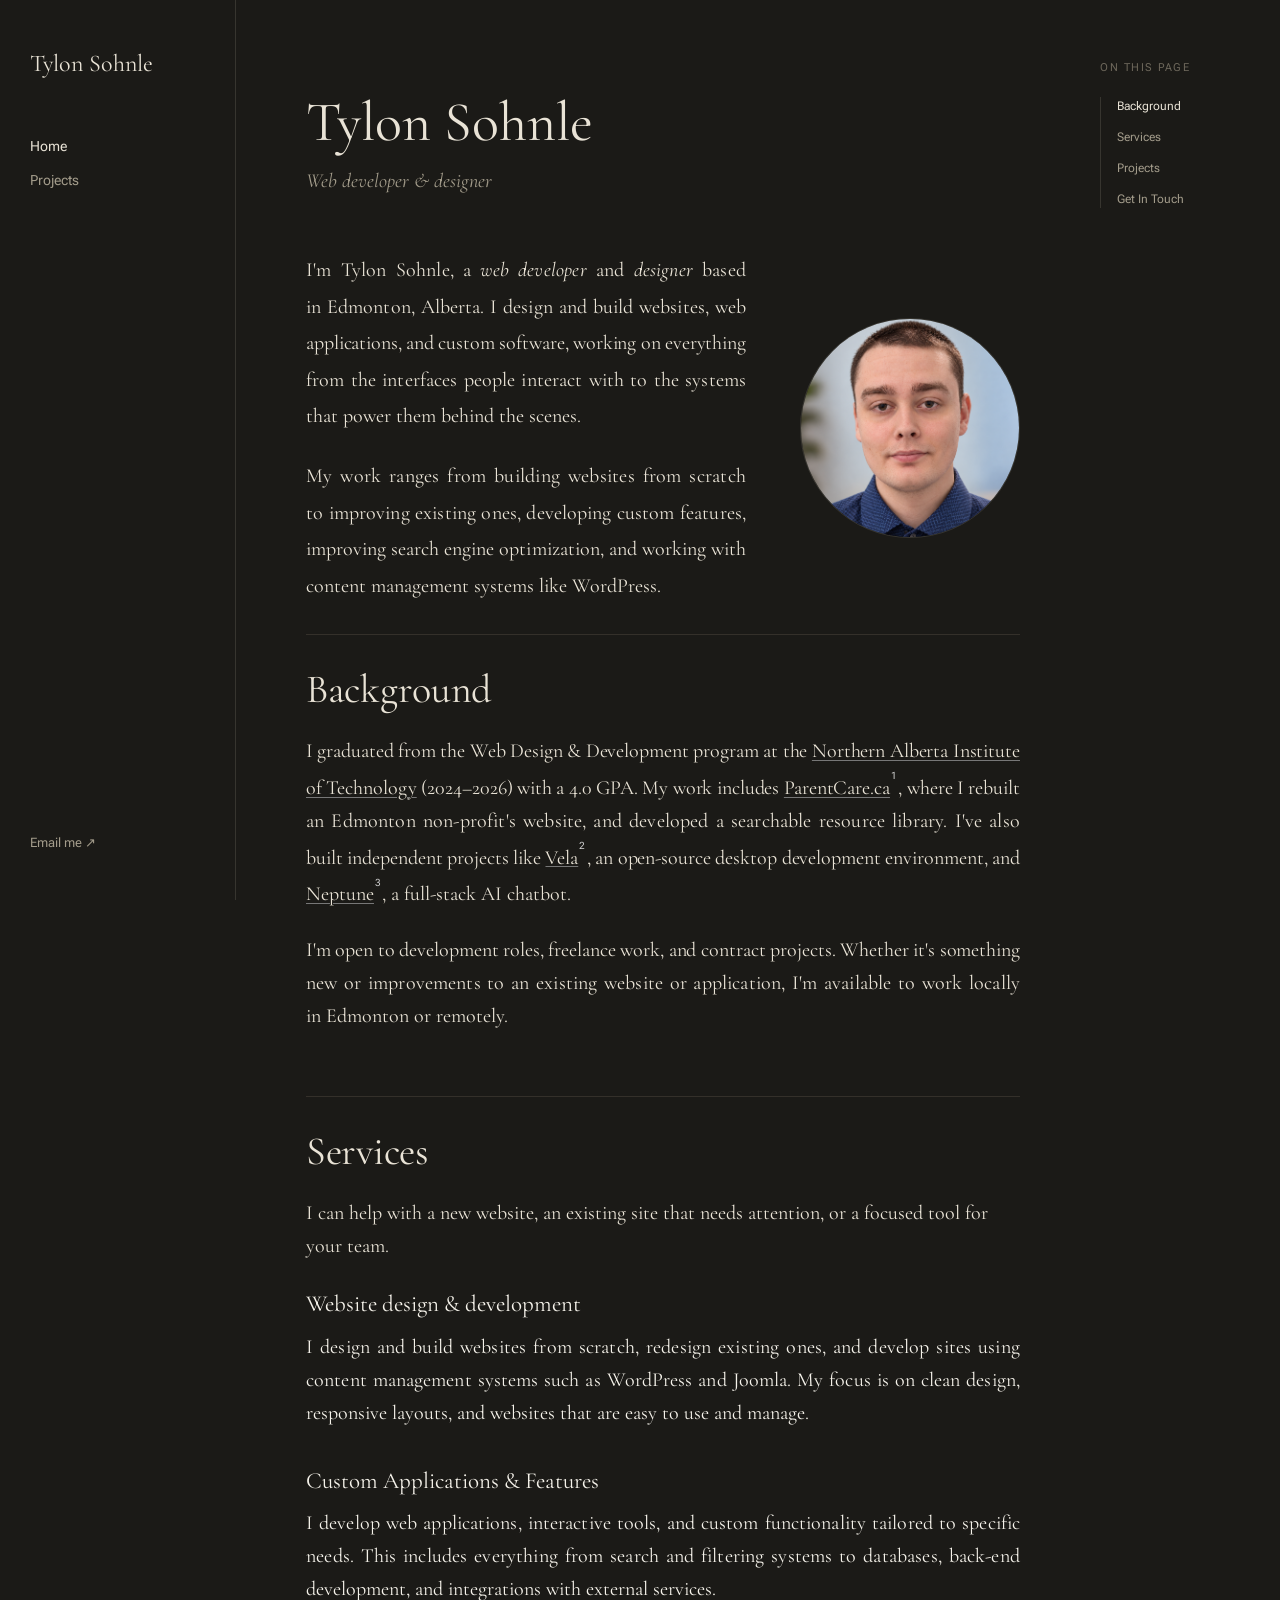
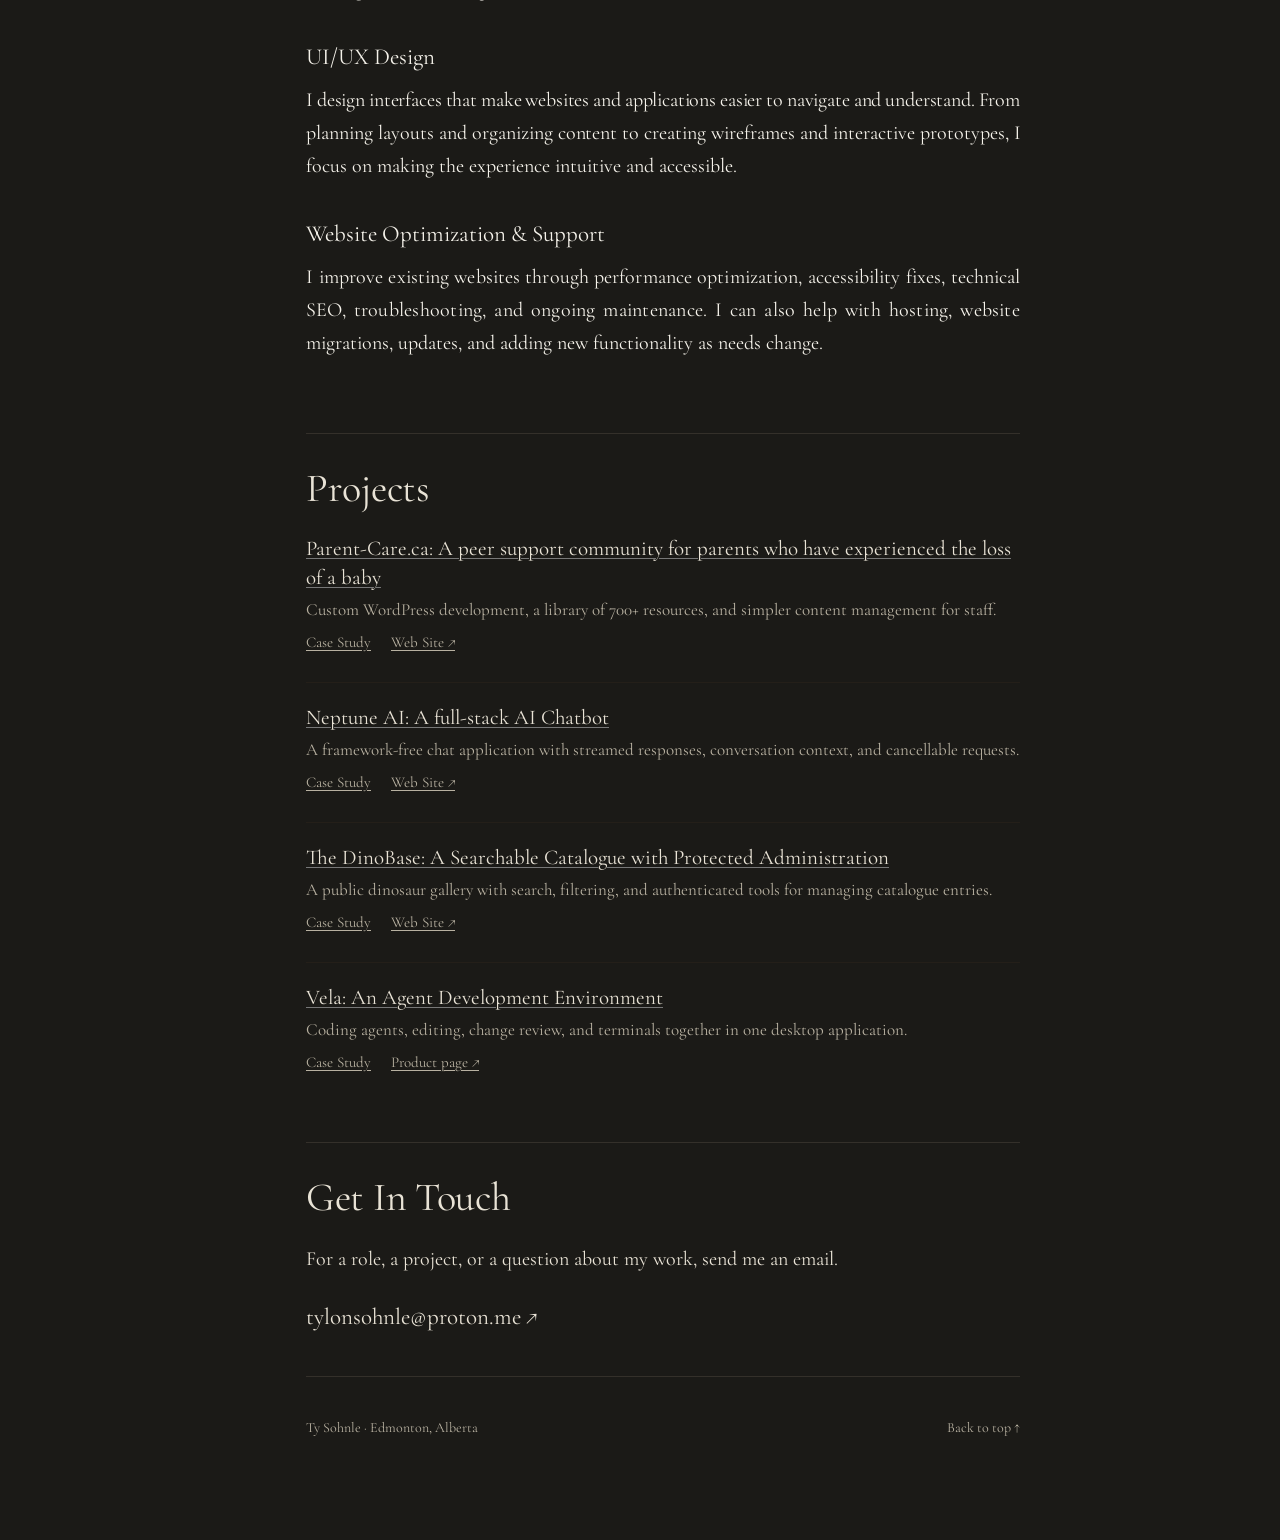
==== commit baaf48b8: "sync portfolio updates product page vela" ====
--- a/index.html
+++ b/index.html
@@ -106,7 +106,7 @@
             <h3><a href="project-studies-ember/vela.html">Vela: An Agent Development Environment</a></h3>
             <p>Coding agents, editing, change review, and terminals together in one desktop application.</p>
             <p class="links"><a href="project-studies-ember/vela.html">Case Study</a><a
-                href="https://github.com/Tsohnle95/Vela" target="_blank" rel="noopener">Web Site ↗</a></p>
+                href="vela-product/index.html">Product page ↗</a></p>
           </article>
         </div>
       </section>
